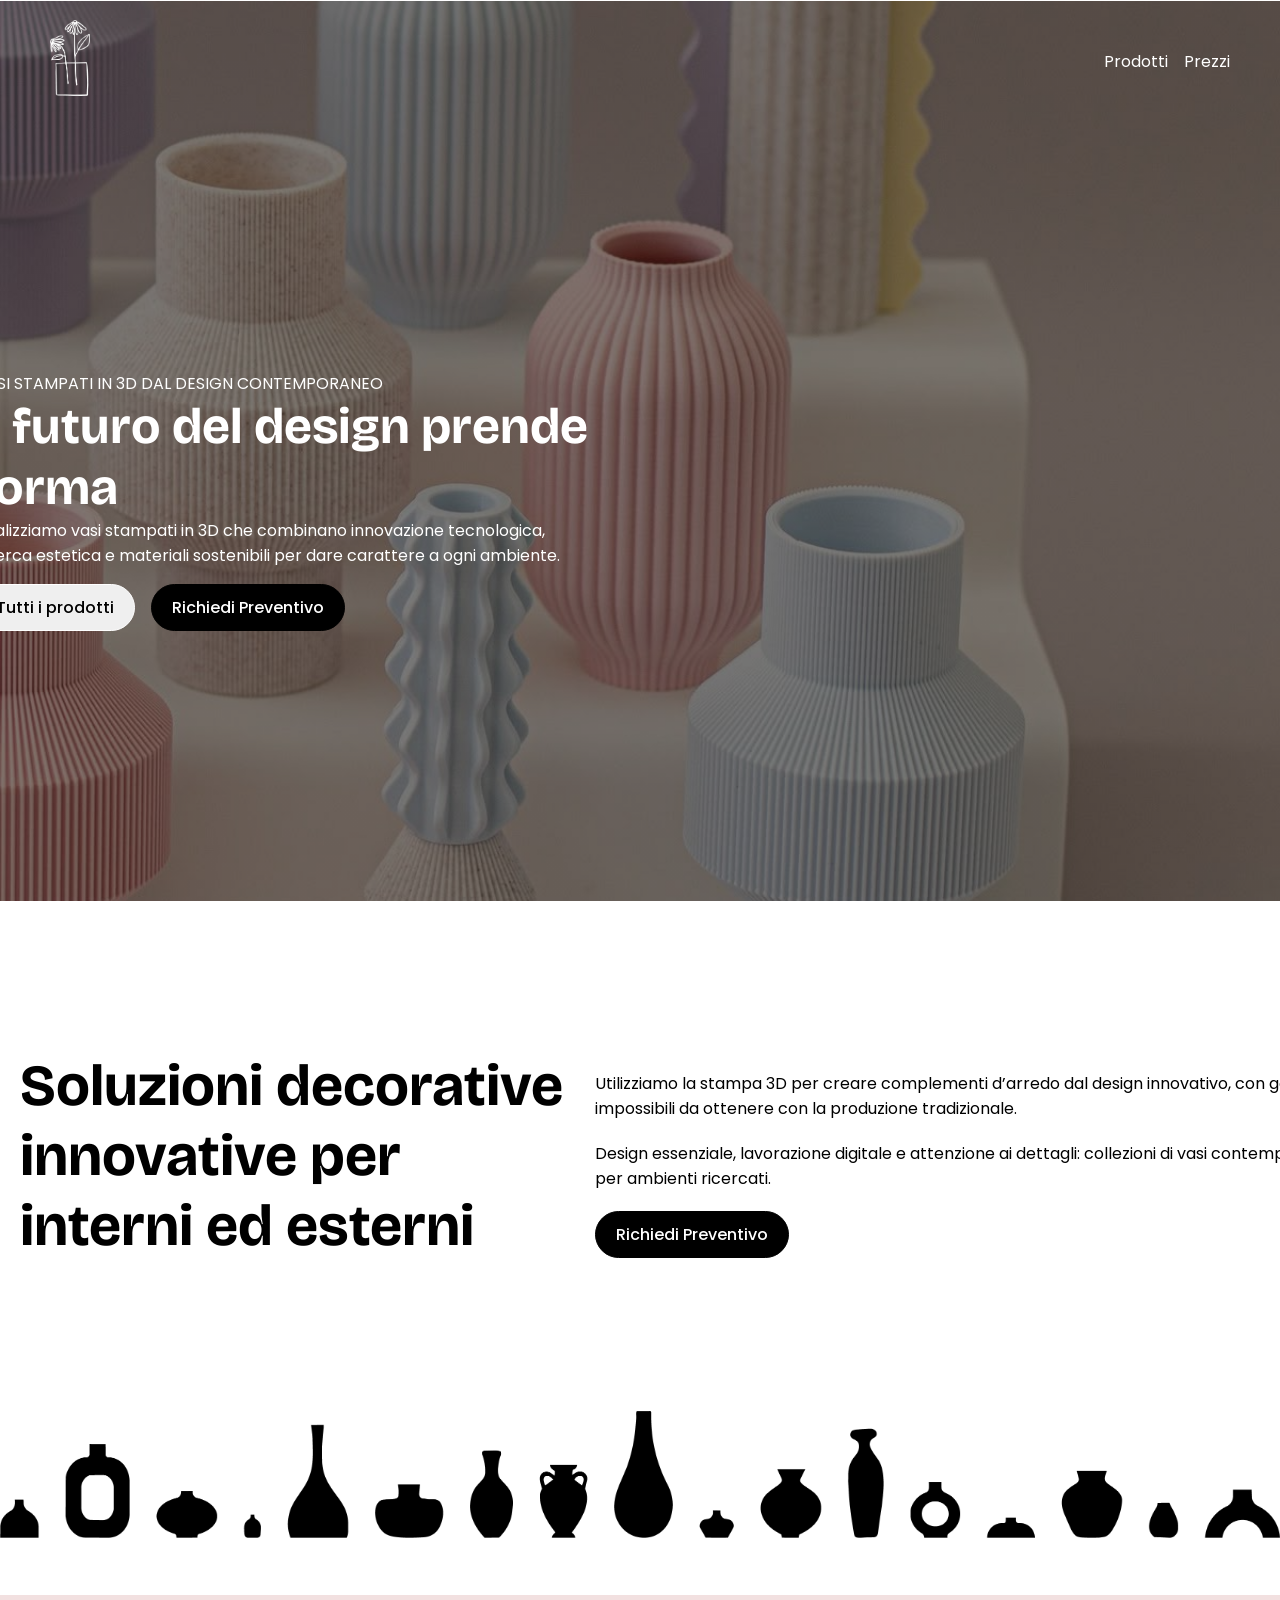
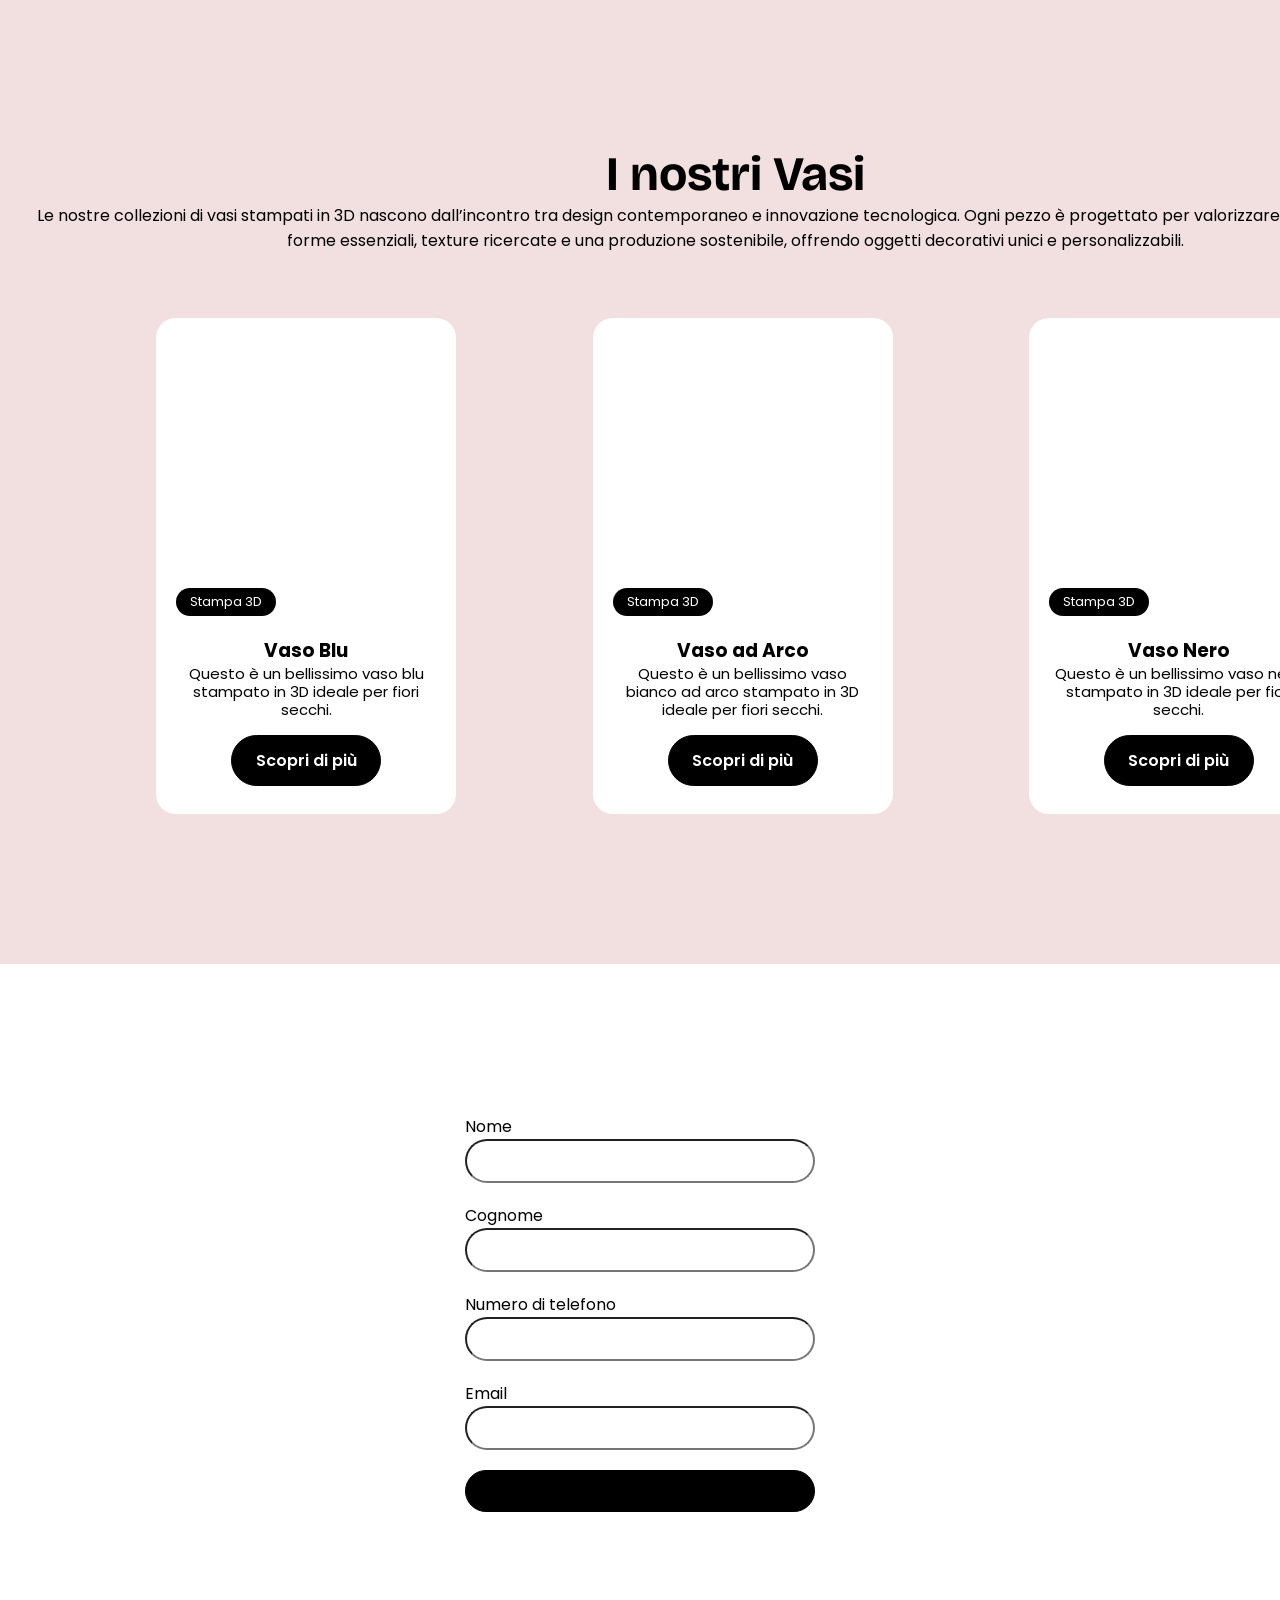
==== testSite.html @ 9d42bbee "sito web vasi" ====
<!DOCTYPE html>
<html lang="en">
<head>
    <meta charset="UTF-8">
    <meta name="viewport" content="width=device-width, initial-scale=1.0">
    <link rel="stylesheet" href="style.css">
    <link rel="preconnect" href="https://fonts.googleapis.com">
    <link rel="preconnect" href="https://fonts.gstatic.com" crossorigin>
    <link href="https://fonts.googleapis.com/css2?family=Bricolage+Grotesque:opsz,wght@12..96,200..800&family=Poppins:ital,wght@0,100;0,200;0,300;0,400;0,500;0,600;0,700;0,800;0,900;1,100;1,200;1,300;1,400;1,500;1,600;1,700;1,800;1,900&family=Roboto:ital,wght@0,100..900;1,100..900&display=swap" rel="stylesheet">
    <link rel="preconnect" href="https://fonts.googleapis.com">
    <link rel="preconnect" href="https://fonts.gstatic.com" crossorigin>
    <link href="https://fonts.googleapis.com/css2?family=Bricolage+Grotesque:opsz,wght@12..96,200..800&family=Poppins:ital,wght@0,100;0,200;0,300;0,400;0,500;0,600;0,700;0,800;0,900;1,100;1,200;1,300;1,400;1,500;1,600;1,700;1,800;1,900&family=Roboto:ital,wght@0,100..900;1,100..900&display=swap" rel="stylesheet">
    <title>Document</title>
</head>
<body>
    
    <header class="cointainer_navbar">
        <div class="ctn_navbar">
            <div class="logo">
                <a href="#"><img src="logo_vaso_bianco.png" alt=""></a>
            </div>

            <nav class="nav_menu">
                <a href="#servizi">Prodotti</a>
                <a href="">Prezzi</a>
            </nav>
        </div>
    </header>

    <!-- section hero -->
    <section class="hero">
        <div class="cointainer_hero">


            <div class="hero_description">
                <h1>Vasi stampati in 3D dal design contemporaneo</h1>
                <h2>Il futuro del design prende forma</h2>
                <p>Realizziamo vasi stampati in 3D che combinano innovazione tecnologica, ricerca estetica e materiali sostenibili per dare carattere a ogni ambiente.</p>
                <div class="ctn_pulsanti">
                    <button class="btn"><a href="#servizi">Tutti i prodotti</a></button> 
                    <button class="btn_1"><a href="#">Richiedi Preventivo</a></button>
                </div>

            </div>  
            <div class="vuoto">
                
            </div>

            

        </div>
        
        

    </section>



    <!-- section introduzione -->
    <section>
        <div class="ctn_info">
            <div class="title_info">
                <h2>Soluzioni decorative innovative per interni ed esterni</h2>
            </div>
            <div class="info_description">
                <p>Utilizziamo la stampa 3D per creare complementi d’arredo dal design innovativo, con geometrie impossibili da ottenere con la produzione tradizionale. </p>
                <p>Design essenziale, lavorazione digitale e attenzione ai dettagli: collezioni di vasi contemporanei pensate per ambienti ricercati.</p>
                <button class="btn_2"><a href="#">Richiedi Preventivo</a></button>

            </div>
        </div>
        <div>
            <img class="illustrazione" src="./illustrazione_vasi.png" alt="">
        </div>


    </section>
    



    <!-- section servizi -->
    <section class="cnt_servizi" id="servizi">
        <div class="servizi_description">
            <h2>I nostri Vasi</h2>
            <p>Le nostre collezioni di vasi stampati in 3D nascono dall’incontro tra design contemporaneo e innovazione tecnologica. Ogni pezzo è progettato per valorizzare gli spazi attraverso forme essenziali, texture ricercate e una produzione sostenibile, offrendo oggetti decorativi unici e personalizzabili.</p>
        </div>

        <div class="contenitore">
            
            
        <!-- card 1-->
        <div class="cnt_1">
            <div class="cnt_img1"></div>
            <div class="badge1">Stampa 3D</div>
            <div class="cnt_descrizione">
                <h3>Vaso Blu</h3>
                <p>Questo è un bellissimo vaso blu stampato in 3D ideale per fiori secchi.</p>
                <button class="my_btn"><a href="./pagina_vaso.html">Scopri di più</a></button>
            </div>

       </div>

        <!-- card 2-->
        <div class="cnt_1">
            <div class="cnt_img2"></div>
            <div class="badge1">Stampa 3D</div>
            <div class="cnt_descrizione">
                <h3>Vaso ad Arco</h3>
                <p>Questo è un bellissimo vaso bianco ad arco stampato in 3D ideale per fiori secchi.</p>
                <button class="my_btn"><a href="./pagina_vaso.html">Scopri di più</a></button>
            </div>

       </div>

        <!-- card 3-->
        <div class="cnt_1">
            <div class="cnt_img3"></div>
            <div class="badge1">Stampa 3D</div>
            <div class="cnt_descrizione">
                <h3>Vaso Nero</h3>
                <p>Questo è un bellissimo vaso nero stampato in 3D ideale per fiori secchi.</p>
                <button class="my_btn"><a href="./pagina_vaso.html">Scopri di più</a></button>
            </div>

       </div>




       


    </div>  
    </section>

    <!-- form di contatto -->
    <section class="contact-form">
        
       
        
        
        <div class="label_form">
            <label for="">Nome</label>
            <input type="text" name="" id="">
        </div>

        <div class="label_form">
            <label for="">Cognome</label>
            <input type="text" name="" id="">
        </div>

        <div class="label_form">
            <label for="">Numero di telefono</label>
            <input type="number" name="" id="">
        </div>

        <div class="label_form">
            <label for="">Email</label>
            <input type="email" name="" id="">
        </div>
        <div class="label_form">
            <input class="btn_2" type="button" name="" id="" value="Richiedi Preventivo">
        </div>
    </section>
 
    


</body>
</html>
---- style.css ----
* {
    margin: 0;
    padding: 0;
    box-sizing: border-box;
    font-family: 'Poppins', sans-serif;
    scroll-behavior: smooth;
}

.cointainer_navbar {
    background-color: transparent;
    display: flex;
    justify-content: space-between;
    padding: 20px 50px 20px 50px;
    align-items: center;

}
.ctn_navbar {
    width: 1430px;
    display: flex;
    justify-content: space-between;
    align-items: center;
    
}

.logo img {
    width: 40px;
    height: auto;
    
   
}

.nav_menu  {
    display: flex;
    flex-direction: row;
    
}

.nav_menu a {
    text-decoration: none;
    color: #ffffff;
    margin-left: 16px;
}

.hero {
    height: 100vh;
    background-image: linear-gradient(rgba(0, 0, 0, 0.5), rgba(0, 0, 0, 0.5)), url(./bgimg_hero.jpg);
    background-repeat: no-repeat;
    background-size: cover;
    background-position: center center;
    margin-top: -122px;
    display: flex;
    justify-content: center;
    
}

.cointainer_hero {
    height: 100vh;
    width: 1430px;
    display: flex;
    flex-direction: row;
    flex-wrap: nowrap;
    position: absolute;
    margin: 50px auto;
}

.vuoto {
    width: 50%;
    height: 100vh;
}

.hero_description {
    width: 50%;
    height: 100vh;
    display: flex;
    justify-content: center;
    flex-direction: column;
    padding: 50px;
}

.hero_description h2 {
     font-family: "Bricolage Grotesque", sans-serif;
     color: #fff;
     font-size: 50px;
}

.hero_description h1 {
    color: #fff;
    font-size: 16px;
    text-transform: uppercase;
    font-weight: 400;
}
.hero_description p {
    color: #fff;

}

.ctn_pulsanti {
    margin-top: 16px;
    display: flex;
    column-gap: 16px;
}

.btn {
    min-width: 100px;
    padding: 10px 20px;
    border-radius: 50px;
    border: none;
    border: 1px solid #fff;
    transition: all ease 0.4s;
}

.btn:hover, .btn_1:hover {
    background-color: transparent;
    border: 1px solid #fff;
}

.btn:hover a, .btn_1:hover a {
    color: #fff;
}


.btn_1 {
    background-color: #000;
    min-width: 100px;
    padding: 10px 20px;
    border-radius: 50px;
    border: none;
    border: 1px solid #000;
    transition: all ease 0.4s;
    
}
.btn_2 {
    background-color: #000;
    min-width: 100px;
    padding: 10px 20px;
    border-radius: 50px;
    border: none;
    border: 1px solid #000;
    transition: all ease 0.4s;
}

.btn_2:hover {
    background-color: transparent;
    border: 1px solid #000000;
}


.btn_2 a {
    color: #ffffff;
    text-decoration: none;
    font-weight: 500;
    font-size: 16px;
}

.btn_2:hover a {
    color: #000000;
}
.btn a {
    color: #000;
    text-decoration: none;
    font-weight: 500;
    font-size: 16px;
}

.btn_1 a {
    color: #ffffff;
    text-decoration: none;
    font-weight: 500;
    font-size: 16px;
}

.illustrazione {
    width: 100%;
}

.ctn_info {
    display: flex;
    flex-direction: row;
    width: 1430px;
    margin: 50px auto;
    column-gap: 32px;
    padding: 100px 20px;
}

.ctn_info h2 {
    font-family: "Bricolage Grotesque", sans-serif;
    font-size: 58px;
}

.title_info {
    width: 40%;
}

.info_description {
    width: 60%;
    margin-top: 20px;
    display: flex;
    flex-direction: column;
    row-gap: 20px;
    align-items: flex-start;
}




.servizi_description h2 {
    font-family: "Bricolage Grotesque", sans-serif;
    font-size: 48px;
}

.servizi_description {
    text-align: center;
    width: 1430px;
    margin: 50px auto;
}

.contenitore {
    width: 1430px;
    text-align: center;
    margin: 50px auto;
    border-radius: 20px;
    display: flex;
    flex-direction: row;
    justify-content: space-evenly;
}

.cnt_1 {
    width: 300px;
    height: auto;
    display: inline-block;
    margin-left: 15px;
    margin-top: 15px;
    border-radius: 20px;
    text-align: center;
    background-color: #ffffff;
    transition: all ease 0.4s;

}
.cnt_1:hover {
    transform: scale(1.04);
    box-shadow: -8px 6px 15px 2px #00000052;
    
}
.cnt_img1 {
    width: 100%;
    height: 250px;
    background-image: url(./img/vaso1.png);
    background-size: cover;
    background-repeat: no-repeat;
    background-position: center;
    border-radius: 20px 20px 0 0;
}

.cnt_img2 {
    width: 100%;
    height: 250px;
    background-image: url(./img/vaso2.png);
    background-size: cover;
    background-repeat: no-repeat;
    background-position: center;
    border-radius: 20px 20px 0 0;
}

.cnt_img3 {
    width: 100%;
    height: 250px;
    background-image: url(./img/vaso3.png);
    background-size: cover;
    background-repeat: no-repeat;
    background-position: center;
    border-radius: 20px 20px 0 0;
}

.cnt_descrizione {
    padding: 20px;
}
.cnt_descrizione p{
    font-size: 15px;
    line-height: 1.2em;
}

.badge1 {
    background-color: #000;
    width: 100px;
    border-radius: 20px;
    color:#ffffff;
    margin-top: 20px;
    font-size: 13px;
    margin-left: 20px;
    text-align: center;
    padding: 4px;
}

.my_btn {

    min-width: 150px;
    min-height: 25px;
    background-color: rgb(0, 0, 0);
    border-radius: 50px;
    border: 1px solid #000000;
    font-size: 16px;
    cursor: pointer;
    display: block;
    margin: 0 auto;
    margin-top: 16px;
    margin-bottom: 8px;
    padding: 12px 20px;
    transition: all ease 0.4s;
    font-weight: 600;
    
}
.my_btn a {
    color: rgb(255, 255, 255);
    text-decoration: none;
}

.my_btn:hover{

background-color: rgb(255, 255, 255);
color: #000000;
border: 1px solid #000;
}

.my_btn:hover a{
    color: rgb(0, 0, 0);
}


.cnt_servizi {
    width: 100%;
    padding: 100px 20px;
    background-color: #e4bdbd79;
    margin: 50px auto;
}

.contact-form {
    display: flex;
    flex-direction: column;
        align-items: center;
        row-gap: 20px;
        padding: 100px 20px;
}

.label_form {
    display: flex;
    flex-direction: column;
    align-items: flex-start;
    
}

    

.label_form input {
    width: 350px;
    border-radius: 50px;
    padding: 10px 20px;
    
}
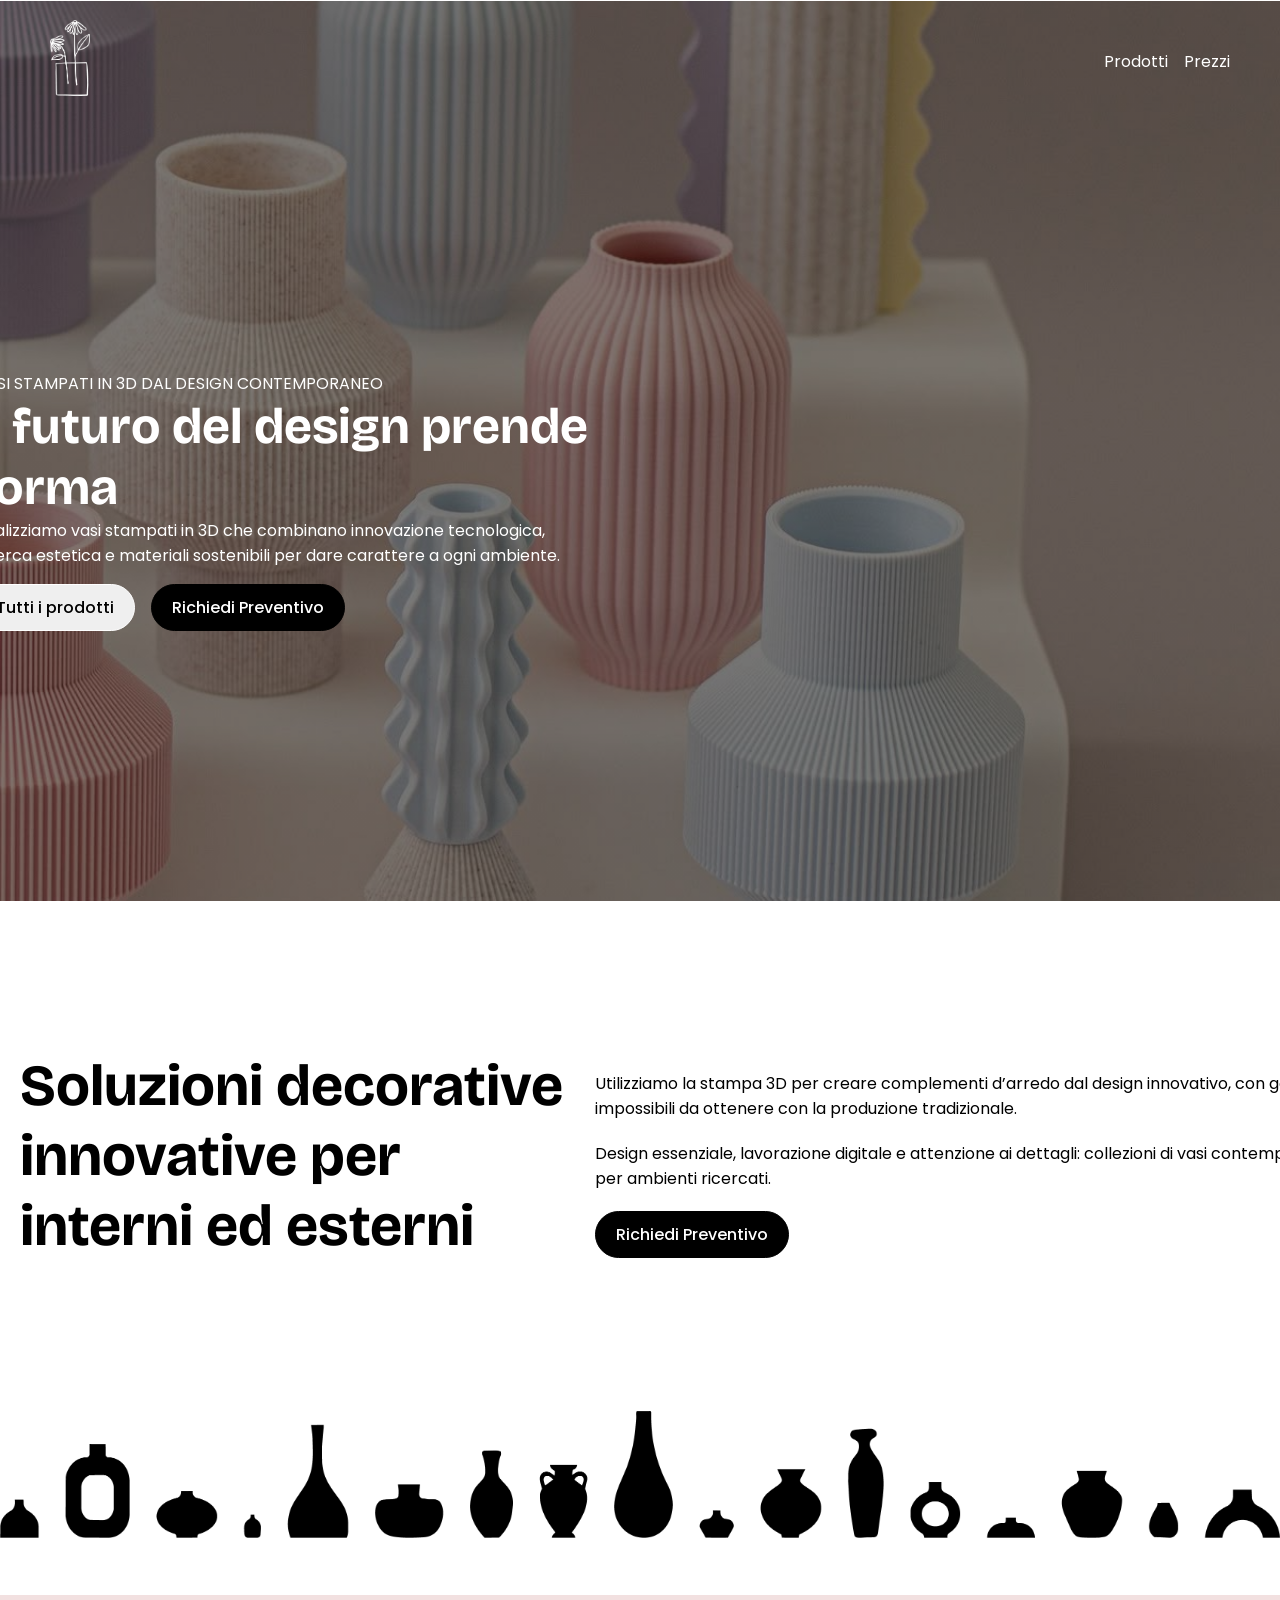
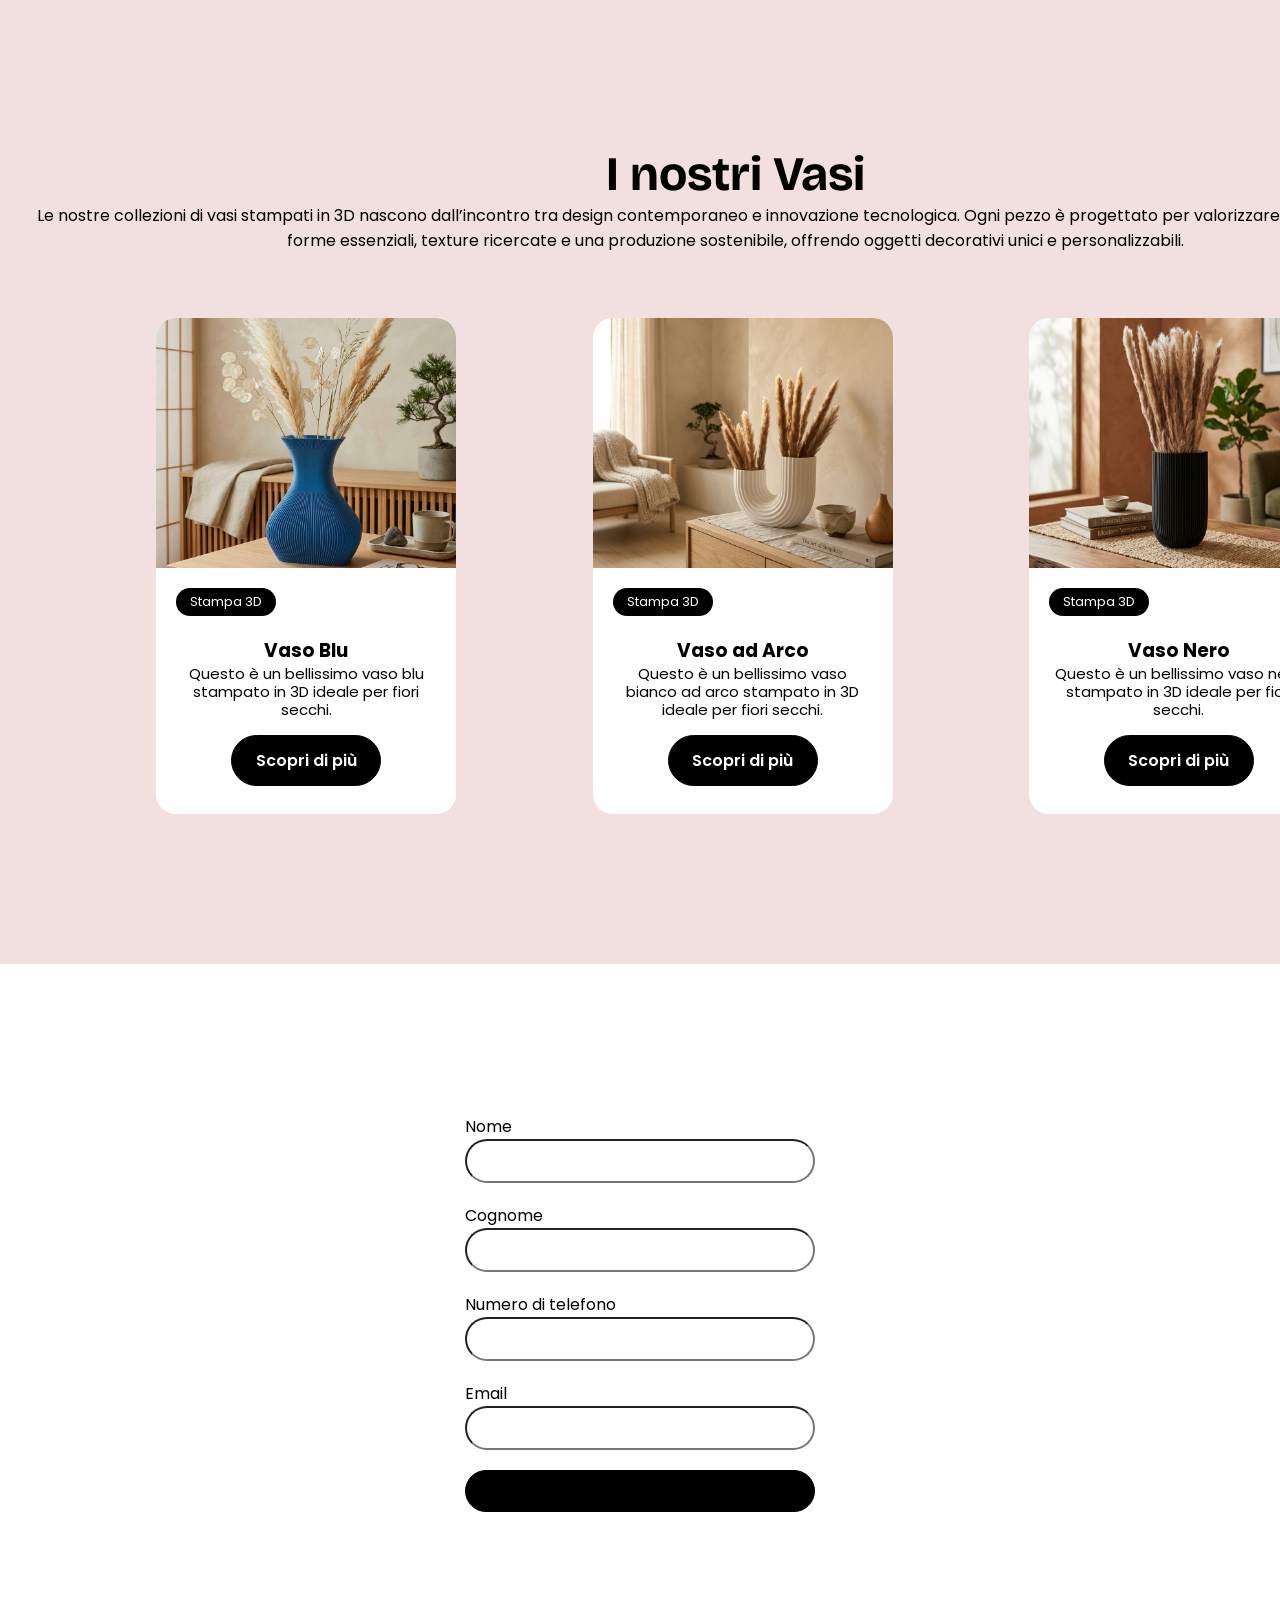
==== commit 976f5605: "modifiche codice" ====
--- a/testSite.html
+++ b/testSite.html
@@ -17,7 +17,7 @@
     <header class="cointainer_navbar">
         <div class="ctn_navbar">
             <div class="logo">
-                <a href="#"><img src="logo_vaso_bianco.png" alt=""></a>
+                <a href="#"><img src="./img/logo_vaso_bianco.png" alt=""></a>
             </div>
 
             <nav class="nav_menu">
@@ -30,8 +30,6 @@
     <!-- section hero -->
     <section class="hero">
         <div class="cointainer_hero">
-
-
             <div class="hero_description">
                 <h1>Vasi stampati in 3D dal design contemporaneo</h1>
                 <h2>Il futuro del design prende forma</h2>
@@ -42,16 +40,9 @@
                 </div>
 
             </div>  
-            <div class="vuoto">
-                
+            <div class="vuoto"> 
             </div>
-
-            
-
         </div>
-        
-        
-
     </section>
 
 
@@ -70,7 +61,7 @@
             </div>
         </div>
         <div>
-            <img class="illustrazione" src="./illustrazione_vasi.png" alt="">
+            <img class="illustrazione" src="./img/illustrazione_vasi.png" alt="">
         </div>
 
 
@@ -96,7 +87,7 @@
             <div class="cnt_descrizione">
                 <h3>Vaso Blu</h3>
                 <p>Questo è un bellissimo vaso blu stampato in 3D ideale per fiori secchi.</p>
-                <button class="my_btn"><a href="./pagina_vaso.html">Scopri di più</a></button>
+                <button class="my_btn"><a href="./product/pagina_vaso.html">Scopri di più</a></button>
             </div>
 
        </div>
@@ -108,7 +99,7 @@
             <div class="cnt_descrizione">
                 <h3>Vaso ad Arco</h3>
                 <p>Questo è un bellissimo vaso bianco ad arco stampato in 3D ideale per fiori secchi.</p>
-                <button class="my_btn"><a href="./pagina_vaso.html">Scopri di più</a></button>
+                <button class="my_btn"><a href="./product/pagina_vaso.html">Scopri di più</a></button>
             </div>
 
        </div>
@@ -120,26 +111,17 @@
             <div class="cnt_descrizione">
                 <h3>Vaso Nero</h3>
                 <p>Questo è un bellissimo vaso nero stampato in 3D ideale per fiori secchi.</p>
-                <button class="my_btn"><a href="./pagina_vaso.html">Scopri di più</a></button>
+                <button class="my_btn"><a href="./product/pagina_vaso.html">Scopri di più</a></button>
             </div>
 
        </div>
-
-
-
-
-       
-
-
     </div>  
     </section>
 
+
     <!-- form di contatto -->
     <section class="contact-form">
-        
-       
-        
-        
+               
         <div class="label_form">
             <label for="">Nome</label>
             <input type="text" name="" id="">
@@ -163,9 +145,6 @@
             <input class="btn_2" type="button" name="" id="" value="Richiedi Preventivo">
         </div>
     </section>
- 
-    
-
 
 </body>
 </html>
--- a/style.css
+++ b/style.css
@@ -12,6 +12,7 @@
     justify-content: space-between;
     padding: 20px 50px 20px 50px;
     align-items: center;
+        justify-content: center;
 
 }
 .ctn_navbar {
@@ -43,7 +44,7 @@
 
 .hero {
     height: 100vh;
-    background-image: linear-gradient(rgba(0, 0, 0, 0.5), rgba(0, 0, 0, 0.5)), url(./bgimg_hero.jpg);
+    background-image: linear-gradient(rgba(0, 0, 0, 0.5), rgba(0, 0, 0, 0.5)), url(./img/bgimg_hero.jpg);
     background-repeat: no-repeat;
     background-size: cover;
     background-position: center center;
@@ -89,6 +90,7 @@
     text-transform: uppercase;
     font-weight: 400;
 }
+
 .hero_description p {
     color: #fff;
 
